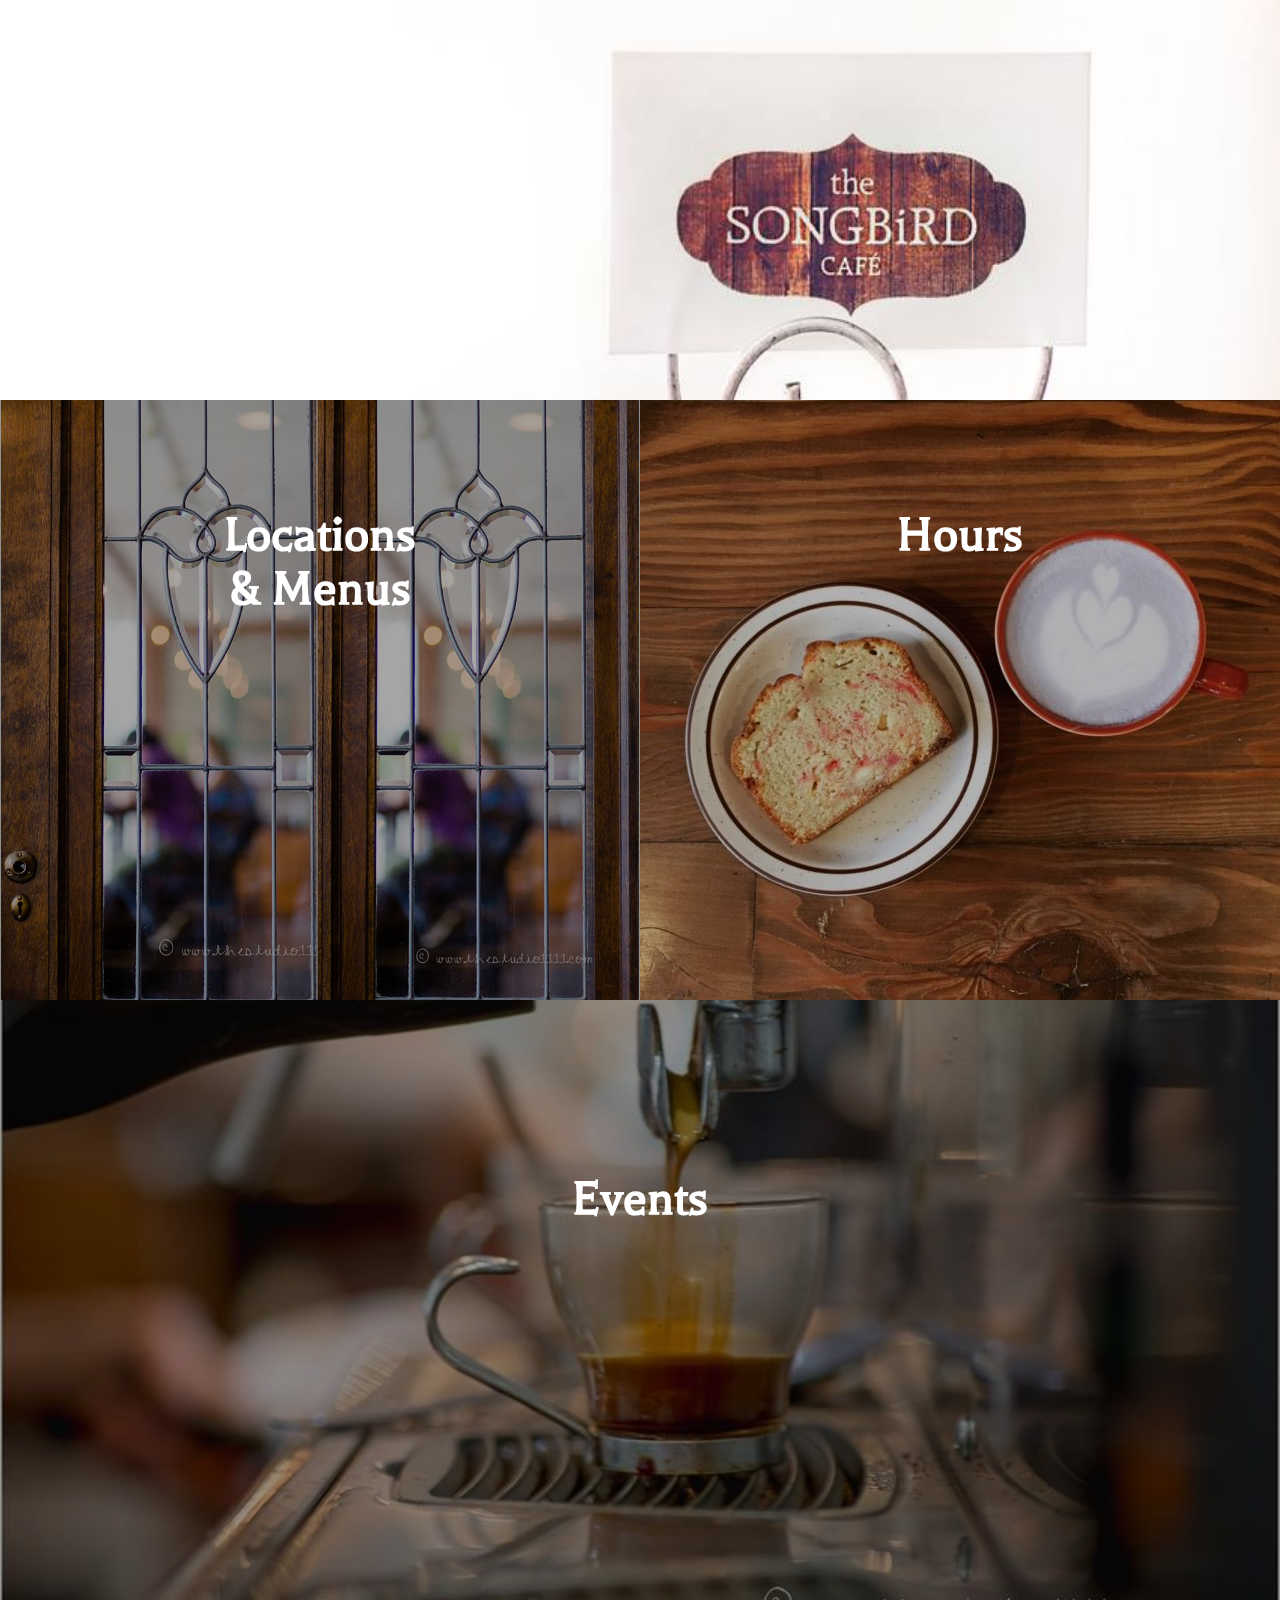
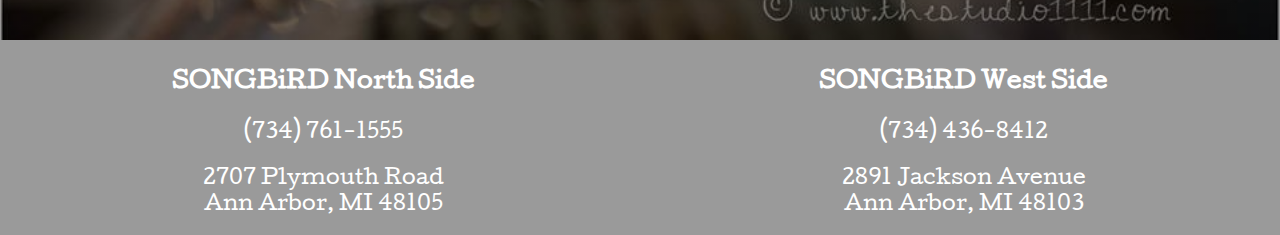
==== index.html @ f9c2a6a1 "Project files initial commit" ====
<!DOCTYPE html>
<html lang="en">
<head>
	<meta charset="UTF-8">
	<title>Title</title>
	<link href='https://fonts.googleapis.com/css?family=Cutive' rel='stylesheet' type='text/css'>
	<link href='https://fonts.googleapis.com/css?family=Balthazar' rel='stylesheet' type='text/css'>
	<link href='https://fonts.googleapis.com/css?family=Merriweather:400,300' rel='stylesheet' type='text/css'>
	<link rel="stylesheet" href="css/normalize.css">
	<link rel="stylesheet" type="text/css" href="css/style.css">
</head>
<body>
	<header>
		<!--
		<img src="images/songbird_logo.jpg">
	-->
	</header>
	<nav class="hide">
		<ul> 
			<li><a href="#">Hours</a></li>
			<li><a href="#">Locations</a></li>
			<li><a href="#">Menu</a></li>
			<li><a href="#">Events</a></li>
			<li><a href="#">Gallery</a></li>
		</ul>
	</nav>
	<section class="flexing">
			<div id="venues" class="fitpretty">
				<div class="wrapper">
					<h2>Locations<br>&amp; Menus</h2>
				</div>
			</div>
		<div id="hours" class="fitpretty">
			<div class="wrapper">
				<h2>Hours</h2>
			</div>
		</div>
		<div id="events" class="fitpretty">
			<div class="wrapper">
				<h2>Events</h2>	
			</div>		
		</div>
	</section>
	
	<footer>
		<div>
			<h3>SONGBiRD North Side</h3>
			<p>(734) 761-1555</p>
			<p>2707 Plymouth Road <br>Ann Arbor, MI 48105</p>
		</div>
<!--		<div class="grow">
			<h3>Contact</h3>
		</div>
-->
		<div>
			<h3>SONGBiRD West Side</h3>
			<p>(734) 436-8412</p>
			<p>2891 Jackson Avenue <br>Ann Arbor, MI 48103</p>
		</div>
	</footer>

<script src="https://ajax.googleapis.com/ajax/libs/jquery/3.0.0/jquery.min.js"></script>
<script src="javaScript/script.js"> </script>
</body>
</html>
---- css/style.css ----
html {
	font-family: 'Cutive', serif;
	text-align: center;
	font-size: 62.5%;
}
/* Header */
header {
	background-image: url("../images/songbird_logo.jpg");
	background-size: cover;
	height: 40rem;
	background-repeat: no-repeat;
}
/* Navigation Display */
nav {
	list-style: none;
}
nav li {
	display: inline;
}
nav a {
	text-decoration: none;
	color: black;
}
/* Hide Unit */
.hide {
	display: none;
}
/*Sizing Background Images */
.fitpretty {
	background-size: cover;
	background-repeat: no-repeat;
	background-position: center;
}
/* Flex Div */
.flexing {
	display: flex;
	flex-direction: row;
	flex-wrap: wrap;
	justify-content: center;
	/*height: 50vh;*/
}
/* Background Images w/ Gradient */
#venues {
	background-image: linear-gradient(
      rgba(0, 0, 0, 0.35),
      rgba(0, 0, 0, 0.35)
      ),
	  url("../images/door.jpg");
	);
	height: 60rem;
	width: 50%;
}
#hours {
	background-image: linear-gradient(
		rgba(0, 0, 0, 0.3),
		rgba(0, 0, 0, 0.3)
		),
		url("../images/coffee.jpg");
	);
	height: 60rem;
	width: 50%;
}
#events {
	background-image: linear-gradient(
		rgba(0, 0, 0, 0.4),
		rgba(0, 0, 0, 0.4)
		),
		url("../images/espresso.jpg");
	);
	flex-grow: 2;
	width: 100%;
	height: 64rem;
}
.wrapper {
	font-family: 'Balthazar', serif;
	font-weight: lighter;
	color: white;
	padding-top: 10%;
	font-size: 3.5rem;
	text-align: center;
}
/*
.longTile {
	background-image: url("../images/espresso_pour.jpg");
	background-size: contain;
	background-repeat: no-repeat;
	
	display: flex;
	height: auto;
	width: 100vw;
	justify-content: stretch;
	align-items: center;
	
}
*/
footer {
	color: white;
	font-size: 2em;
	background-color: #9a9a9a;
	display: flex;
	flex-direction: row;
	flex-wrap: nowrap;
	justify-content: space-around;
	
}
/*
.grow {
	flex-grow: 1;
	/*flex-shrink: 1;
}*/
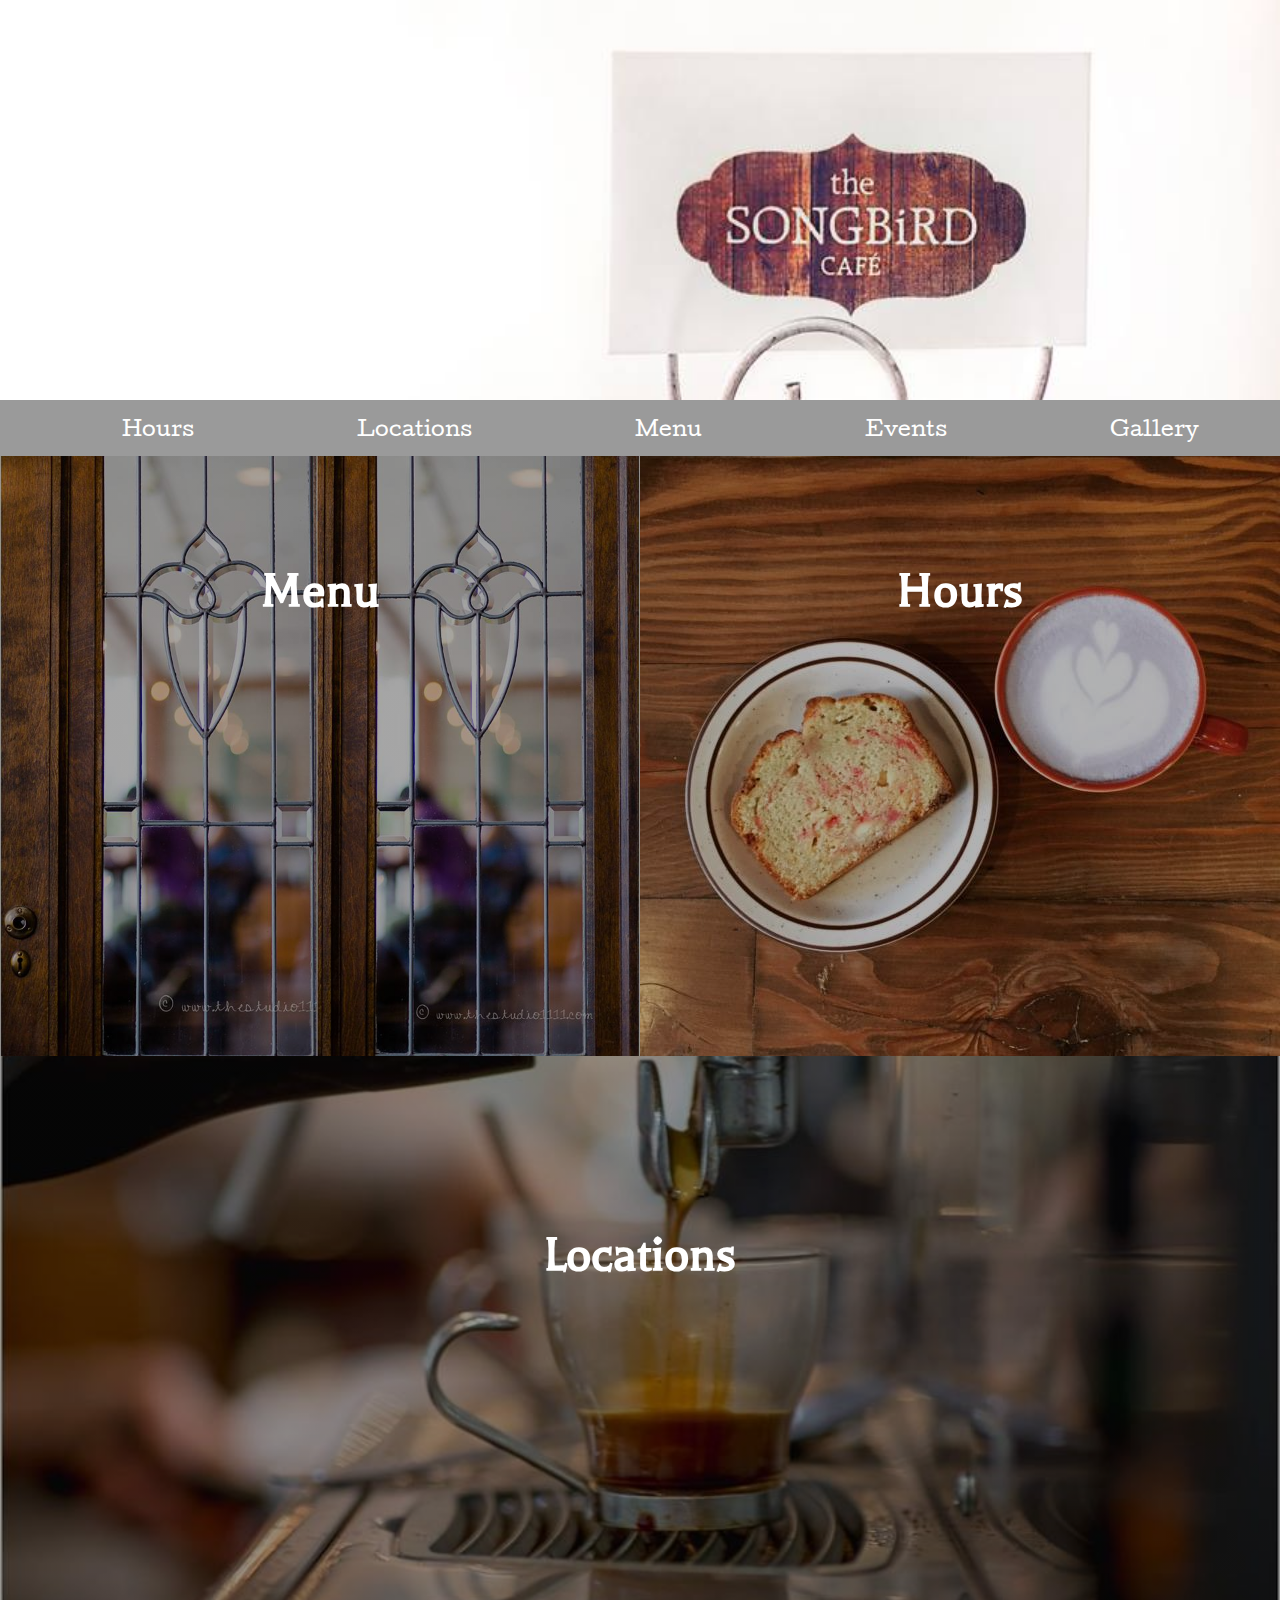
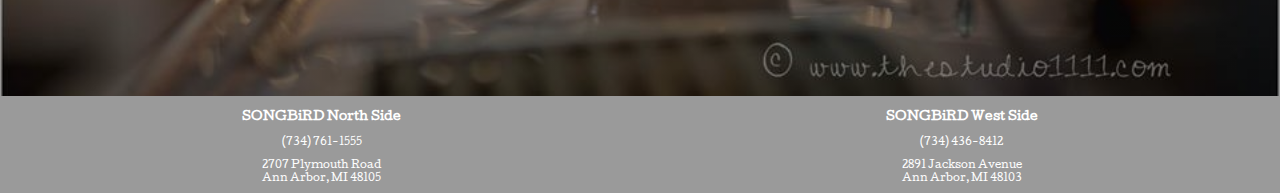
==== commit 4a773bc9: "Close to Closed" ====
--- a/index.html
+++ b/index.html
@@ -2,32 +2,41 @@
 <html lang="en">
 <head>
 	<meta charset="UTF-8">
-	<title>Title</title>
+<!--	<meta name="viewport" content="width=device-width, initial-scale=1"> -->
+	<title>SongBird Cafe</title>
 	<link href='https://fonts.googleapis.com/css?family=Cutive' rel='stylesheet' type='text/css'>
 	<link href='https://fonts.googleapis.com/css?family=Balthazar' rel='stylesheet' type='text/css'>
 	<link href='https://fonts.googleapis.com/css?family=Merriweather:400,300' rel='stylesheet' type='text/css'>
+	<link href='https://fonts.googleapis.com/css?family=Fredericka+the+Great' rel='stylesheet' type='text/css'>
+
 	<link rel="stylesheet" href="css/normalize.css">
 	<link rel="stylesheet" type="text/css" href="css/style.css">
 </head>
 <body>
 	<header>
-		<!--
-		<img src="images/songbird_logo.jpg">
-	-->
 	</header>
-	<nav class="hide">
-		<ul> 
-			<li><a href="#">Hours</a></li>
-			<li><a href="#">Locations</a></li>
-			<li><a href="#">Menu</a></li>
+<nav>
+		<ul class="navBar"> 
+			<li><a href="hours.html">Hours</a></li>
+			<li><a href="locations.html">Locations</a></li>
+			<li><a href="menu.html">Menu</a></li>
 			<li><a href="#">Events</a></li>
 			<li><a href="#">Gallery</a></li>
 		</ul>
 	</nav>
+<!--
+	<nav class="nav2 hide">
+				<a href="hours.html">Hours</a>
+				<a href="locations.html">Locations</a>
+				<a href="menu.html">Menu</a>
+				<a href="#">Events</a>
+				<a href="#">Gallery</a>
+	</nav>
+-->
 	<section class="flexing">
 			<div id="venues" class="fitpretty">
 				<div class="wrapper">
-					<h2>Locations<br>&amp; Menus</h2>
+					<h2>Menu</h2>
 				</div>
 			</div>
 		<div id="hours" class="fitpretty">
@@ -37,7 +46,7 @@
 		</div>
 		<div id="events" class="fitpretty">
 			<div class="wrapper">
-				<h2>Events</h2>	
+				<h2>Locations</h2>	
 			</div>		
 		</div>
 	</section>
@@ -48,10 +57,7 @@
 			<p>(734) 761-1555</p>
 			<p>2707 Plymouth Road <br>Ann Arbor, MI 48105</p>
 		</div>
-<!--		<div class="grow">
-			<h3>Contact</h3>
-		</div>
--->
+
 		<div>
 			<h3>SONGBiRD West Side</h3>
 			<p>(734) 436-8412</p>
@@ -59,6 +65,7 @@
 		</div>
 	</footer>
 
+
 <script src="https://ajax.googleapis.com/ajax/libs/jquery/3.0.0/jquery.min.js"></script>
 <script src="javaScript/script.js"> </script>
 </body>
--- a/css/style.css
+++ b/css/style.css
@@ -13,98 +13,201 @@
 /* Navigation Display */
 nav {
 	list-style: none;
+	background-color: #9a9a9a;
+	padding: 0.5rem 0;
+}
+.navBar{
+	display: flex;
+	flex-wrap: wrap;
+	justify-content: space-around;
+	align-items: center;
 }
 nav li {
 	display: inline;
+	padding: 0 2.5rem;
 }
 nav a {
 	text-decoration: none;
 	color: black;
-}
+	color: white;
+	font-size: 2rem;
+}
+nav a:hover {
+	color: black;
+}
+#home {
+	float: left;
+	border: 0.2rem solid white;
+	padding: 1rem;
+}
+/*
+.nav2{
+	background-color: #FAEBD7;
+	display: flex;
+	flex-direction: column;
+}
+.nav2 a, .showMinNav {
+	color: #9a9a9a;
+}
+*/
 /* Hide Unit */
-.hide {
-	display: none;
-}
+	.hide {
+		display: none;
+	}
+	.drinksList, #showMenuNorth, #showMenuWest {
+		display: none;
+	}
 /*Sizing Background Images */
-.fitpretty {
-	background-size: cover;
-	background-repeat: no-repeat;
-	background-position: center;
-}
+	.fitpretty {
+		background-size: cover;
+		background-repeat: no-repeat;
+		background-position: center;
+	}
 /* Flex Div */
-.flexing {
-	display: flex;
-	flex-direction: row;
-	flex-wrap: wrap;
-	justify-content: center;
-	/*height: 50vh;*/
-}
+	.flexing {
+		display: flex;
+		flex-direction: row;
+		flex-wrap: wrap;
+		justify-content: center;
+		/*height: 50vh;*/
+	}
 /* Background Images w/ Gradient */
-#venues {
-	background-image: linear-gradient(
-      rgba(0, 0, 0, 0.35),
-      rgba(0, 0, 0, 0.35)
-      ),
-	  url("../images/door.jpg");
-	);
-	height: 60rem;
-	width: 50%;
-}
-#hours {
-	background-image: linear-gradient(
-		rgba(0, 0, 0, 0.3),
-		rgba(0, 0, 0, 0.3)
-		),
-		url("../images/coffee.jpg");
-	);
-	height: 60rem;
-	width: 50%;
-}
-#events {
-	background-image: linear-gradient(
-		rgba(0, 0, 0, 0.4),
-		rgba(0, 0, 0, 0.4)
-		),
-		url("../images/espresso.jpg");
-	);
-	flex-grow: 2;
-	width: 100%;
-	height: 64rem;
-}
-.wrapper {
-	font-family: 'Balthazar', serif;
-	font-weight: lighter;
-	color: white;
-	padding-top: 10%;
-	font-size: 3.5rem;
-	text-align: center;
-}
-/*
-.longTile {
-	background-image: url("../images/espresso_pour.jpg");
-	background-size: contain;
-	background-repeat: no-repeat;
-	
-	display: flex;
-	height: auto;
-	width: 100vw;
-	justify-content: stretch;
-	align-items: center;
-	
-}
-*/
-footer {
-	color: white;
-	font-size: 2em;
-	background-color: #9a9a9a;
-	display: flex;
-	flex-direction: row;
-	flex-wrap: nowrap;
-	justify-content: space-around;
-	
-}
+	#venues {
+		background-image: linear-gradient(
+	      rgba(0, 0, 0, 0.35),
+	      rgba(0, 0, 0, 0.35)
+	      ),
+		  url("../images/door.jpg");
+		);
+		height: 60rem;
+		width: 50%;
+	}
+	#hours {
+		background-image: linear-gradient(
+			rgba(0, 0, 0, 0.3),
+			rgba(0, 0, 0, 0.3)
+			),
+			url("../images/coffee.jpg");
+		);
+		height: 60rem;
+		width: 50%;
+	}
+	#events {
+		background-image: linear-gradient(
+			rgba(0, 0, 0, 0.4),
+			rgba(0, 0, 0, 0.4)
+			),
+			url("../images/espresso.jpg");
+		);
+		flex-grow: 2;
+		width: 100%;
+		height: 64rem;
+	}
+/* Text Overlay */
+	.wrapper {
+		font-family: 'Balthazar', serif;
+		font-weight: lighter;
+		color: white;
+		padding-top: 10%;
+		font-size: 3.5rem;
+		text-align: center;
+	}
+	.unList {
+		list-style-type: none;
+		list-style-position: inside;
+		padding-left: 0;
+	}
+/* Maps CSS Properties */
+	#maps {
+      width: 500px;
+      height: 500px;
+      border-radius: 999px;
+      -moz-border-radius: 999px;
+      -khtml-border-radius: 999px;
+      -webkit-border-radius: 999px;
+	}
+
+	#maps .gm-style {
+	      border-radius: 999px;
+      -moz-border-radius: 999px;
+      -khtml-border-radius: 999px;
+      -webkit-border-radius: 999px;	
+	}
+
+.boxIn {
+	border: 3px double black;
+	margin: 1rem 20rem;
+	background-color: #2a2a2a;
+	background-image: url('../images/chalkboard.jpg');
+	color: #e4e4e4;
+	font-size: 2rem;
+	padding: 2rem 0;
+	font-family: 'Fredericka the Great', cursive;
+}
+
+	/*
+	.longTile {
+		background-image: url("../images/espresso_pour.jpg");
+		background-size: contain;
+		background-repeat: no-repeat;
+		
+		display: flex;
+		height: auto;
+		width: 100vw;
+		justify-content: stretch;
+
+		align-items: center;
+		
+	}
+	*/
+	footer {
+		color: white;
+		font-size: 1rem;
+		background-color: #9a9a9a;
+		display: flex;
+		flex-direction: row;
+		flex-wrap: nowrap;
+		justify-content: space-around;
+		
+	}
 /*
 .grow {
 	flex-grow: 1;
 	/*flex-shrink: 1;
-}*/+}*/
+/*
+@media (max-width: 360px) {
+	nav {
+		display: none;
+	}
+}
+
+@media (min-width: 360px) {
+	.nav2, .showMinNav {
+		display: none;
+	}
+}
+*/
+button {
+	border: none;
+	color: #e4e4e4;
+	background-color: #2a2a2a;
+	font-family: 'Fredericka the Great', cursive;
+	padding: 1.5rem 4rem;
+	margin: 3rem;
+	font-size: 2rem;
+	background-image: url('../images/chalkboard.jpg');
+}
+
+.fancyDay {
+	font-size: 2rem;
+}
+
+.linkyLinks {
+	text-decoration: none;
+	color: black;
+}
+
+a:visted {
+	color: #63a463;
+}
